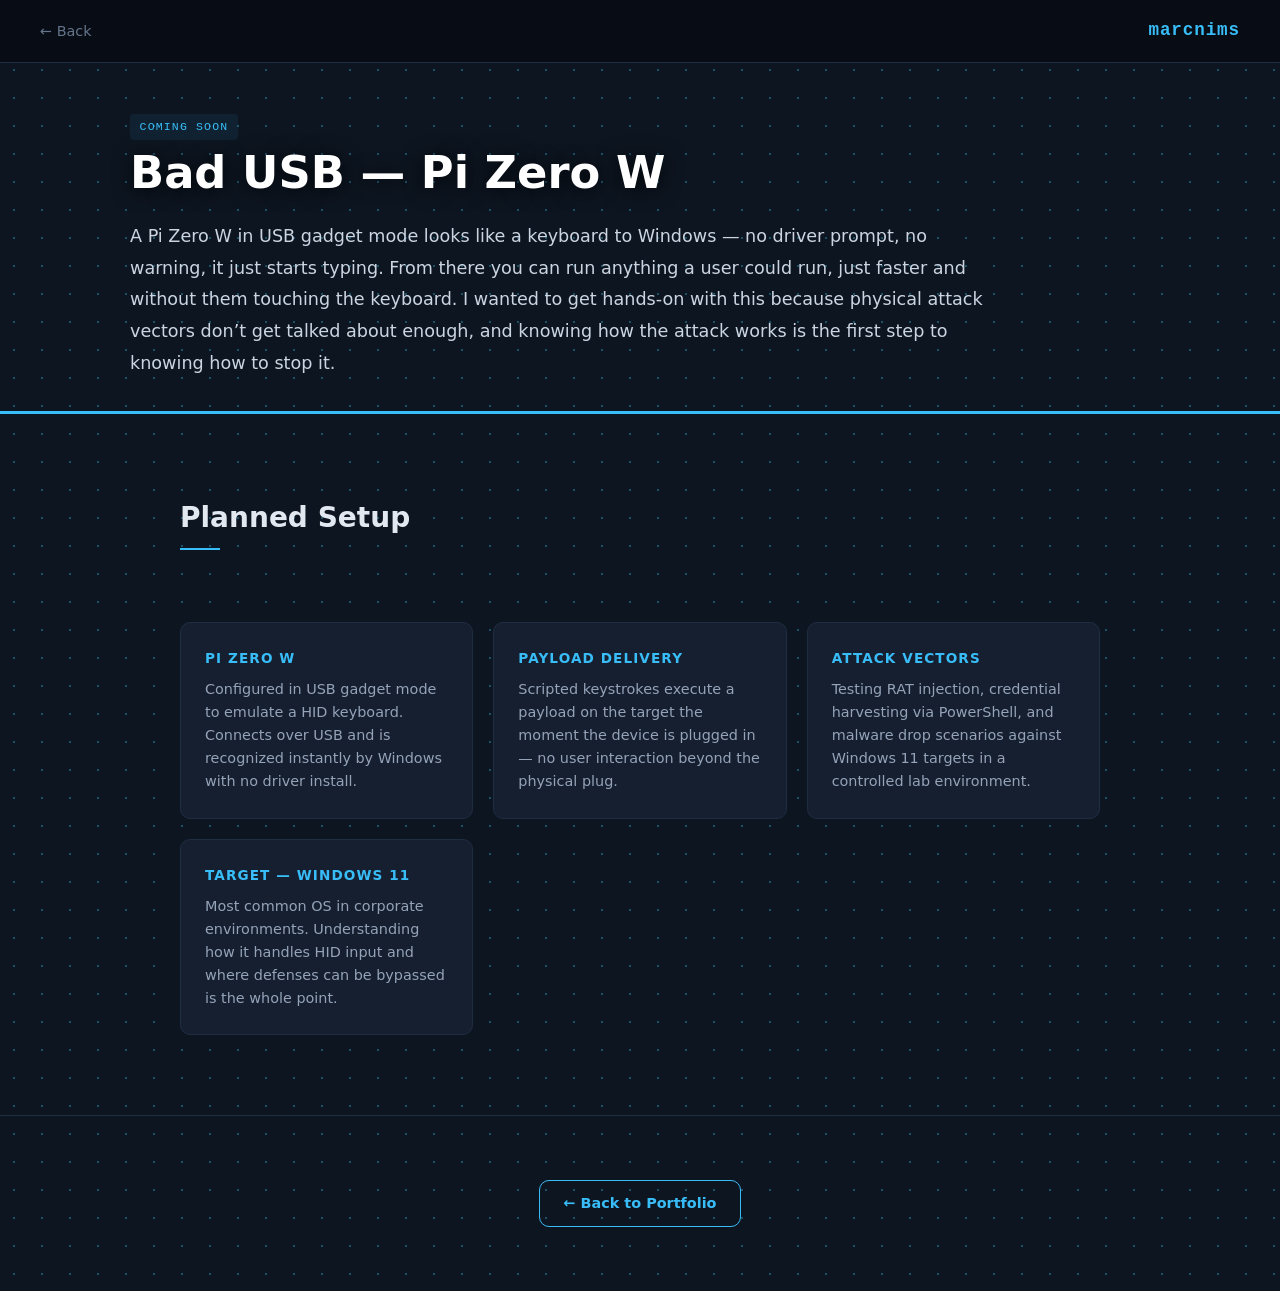
==== badusb.html @ f0cc7788 "Add new project pages and content updates - Add Bad USB (Pi Zero W) and Leave-Behind Pi project page" ====
<!DOCTYPE html>
<html lang="en">
<head>
  <meta charset="UTF-8" />
  <meta name="viewport" content="width=device-width, initial-scale=1.0" />
  <title>Bad USB - Marc Nims</title>
  <link rel="stylesheet" href="style.css" />
  <link rel="stylesheet" href="project.css" />
</head>
<body class="page-project">

  <nav>
    <a href="index.html#projects" class="nav-back">&#8592; Back</a>
    <span class="nav-logo">marcnims</span>
  </nav>

  <section class="project-header">
    <div class="container">
      <span class="card-tag">Coming Soon</span>
      <h1>Bad USB &mdash; Pi Zero W</h1>
      <p class="project-body">
        A Pi Zero W in USB gadget mode looks like a
        keyboard to Windows &mdash; no driver prompt, no warning, it just starts typing. From there you can
        run anything a user could run, just faster and without them touching the keyboard. I wanted to get
        hands-on with this because physical attack vectors don&rsquo;t get talked about enough, and knowing
        how the attack works is the first step to knowing how to stop it.
      </p>
    </div>
  </section>

  <section class="project-section alt">
    <div class="container">
      <h2 class="section-title">Planned Setup</h2>
      <div class="project-grid">
        <div class="project-detail-card">
          <h4>Pi Zero W</h4>
          <p>Configured in USB gadget mode to emulate a HID keyboard. Connects over USB and is recognized instantly by Windows with no driver install.</p>
        </div>
        <div class="project-detail-card">
          <h4>Payload Delivery</h4>
          <p>Scripted keystrokes execute a payload on the target the moment the device is plugged in &mdash; no user interaction beyond the physical plug.</p>
        </div>
        <div class="project-detail-card">
          <h4>Attack Vectors</h4>
          <p>Testing RAT injection, credential harvesting via PowerShell, and malware drop scenarios against Windows 11 targets in a controlled lab environment.</p>
        </div>
        <div class="project-detail-card">
          <h4>Target &mdash; Windows 11</h4>
          <p>Most common OS in corporate environments. Understanding how it handles HID input and where defenses can be bypassed is the whole point.</p>
        </div>
      </div>
    </div>
  </section>

  <div class="project-footer">
    <a href="index.html#projects" class="btn btn-outline">&#8592; Back to Portfolio</a>
  </div>

</body>
</html>
---- style.css ----
*, *::before, *::after { box-sizing: border-box; margin: 0; padding: 0; }

:root {
  --bg:        #080d14;
  --surface:   #0f1623;
  --surface2:  #161f30;
  --border:    #1e2d42;
  --accent:    #38bdf8;
  --accent2:   #818cf8;
  --text:      #e2e8f0;
  --muted:     #64748b;
  --radius:    10px;
}

html { scroll-behavior: smooth; overflow-x: hidden; }
body { overflow-x: hidden; }

body {
  background: var(--bg);
  color: var(--text);
  font-family: 'Segoe UI', system-ui, -apple-system, sans-serif;
  font-size: 16px;
  line-height: 1.7;
}

/* ── Nav ── */
nav {
  position: sticky;
  top: 0;
  z-index: 100;
  display: flex;
  align-items: center;
  justify-content: space-between;
  padding: 1rem 2.5rem;
  background: rgba(8, 13, 20, 0.85);
  backdrop-filter: blur(12px);
  border-bottom: 1px solid var(--border);
}

.nav-logo {
  font-family: 'Courier New', monospace;
  font-size: 1.1rem;
  color: var(--accent);
  font-weight: 700;
  letter-spacing: 0.05em;
}

nav ul {
  list-style: none;
  display: flex;
  gap: 2rem;
}

nav a {
  color: var(--muted);
  text-decoration: none;
  font-size: 0.9rem;
  transition: color 0.2s;
}

nav a:hover { color: var(--text); }

/* ── Hero ── */
#hero {
  position: relative;
  min-height: 100vh;
  display: flex;
  align-items: center;
  padding: 4rem 2.5rem;
  overflow: hidden;
  background: url('Pictures/hero.jpg') center/cover no-repeat;
}

.hero-bg {
  position: absolute;
  inset: 0;
  background:
    radial-gradient(ellipse 60% 50% at 70% 40%, rgba(56,189,248,0.08) 0%, transparent 70%),
    radial-gradient(ellipse 40% 40% at 20% 70%, rgba(129,140,248,0.06) 0%, transparent 70%);
  pointer-events: none;
}

.hero-content {
  position: relative;
  max-width: 680px;
  background: rgba(8, 13, 20, 0.72);
  backdrop-filter: blur(6px);
  -webkit-backdrop-filter: blur(6px);
  border: 1px solid rgba(56, 189, 248, 0.15);
  border-radius: 14px;
  padding: 2.5rem 3rem;
}

.hero-pre {
  color: #38bdf8;
  font-family: 'Courier New', monospace;
  font-size: 1.2rem;
  margin-bottom: 0.5rem;
  text-shadow: 0 1px 10px rgba(0,0,0,0.9);
}

h1 {
  font-size: clamp(3.5rem, 7vw, 6.5rem);
  font-weight: 800;
  line-height: 1.1;
  color: #ffffff;
  text-shadow: 0 2px 20px rgba(0,0,0,0.8);
  margin-bottom: 0.75rem;
}

.hero-title {
  font-family: 'Courier New', monospace;
  font-size: 1.5rem;
  color: #38bdf8;
  margin-bottom: 1.5rem;
  min-height: 1.8rem;
  text-shadow: 0 1px 10px rgba(0,0,0,0.9);
}

.cursor {
  animation: blink 1s step-end infinite;
  color: var(--accent);
}

@keyframes blink { 50% { opacity: 0; } }

.hero-desc {
  color: #ffffff;
  font-size: 1.25rem;
  max-width: 560px;
  margin-bottom: 2rem;
  text-shadow: 0 1px 8px rgba(0,0,0,0.9);
}

.hero-cta { display: flex; gap: 1rem; flex-wrap: wrap; }

/* ── Buttons ── */
.btn {
  display: inline-block;
  padding: 0.65rem 1.5rem;
  border-radius: var(--radius);
  font-size: 0.9rem;
  font-weight: 600;
  text-decoration: none;
  transition: all 0.2s;
  cursor: pointer;
}

.btn-primary {
  background: var(--accent);
  color: #000;
}

.btn-primary:hover {
  background: #7dd3fc;
  transform: translateY(-1px);
}

.btn-outline {
  border: 1px solid #38bdf8;
  color: #38bdf8;
  background: transparent;
}

.btn-outline:hover {
  border-color: var(--accent);
  color: var(--accent);
  transform: translateY(-1px);
}

/* ── Sections ── */
section { padding: 6rem 0; }

.container {
  max-width: 1000px;
  margin: 0 auto;
  padding: 0 2.5rem;
}

.section-title {
  font-size: 1.75rem;
  font-weight: 700;
  margin-bottom: 2.5rem;
  position: relative;
  display: inline-block;
}

.section-title::after {
  content: '';
  display: block;
  height: 2px;
  width: 40px;
  background: var(--accent);
  margin-top: 0.4rem;
}

/* ── About ── */
#about {
  min-height: 100vh;
  display: flex;
  align-items: center;
  background:
    linear-gradient(rgba(15, 22, 35, 0.1), rgba(15, 22, 35, 0.1)),
    url('Pictures/about1.jpg') center/cover no-repeat;
}

#about .container {
  max-width: 1400px;
}

.about-grid {
  display: grid;
  grid-template-columns: 1fr auto;
  gap: 4rem;
  align-items: start;
  background: rgba(8, 13, 20, 0.65);
  border: 1px solid rgba(56, 189, 248, 0.12);
  border-radius: 14px;
  padding: 3.5rem 4rem;
}

.about-text p { color: #f1f5f9; font-size: 1.25rem; margin-bottom: 1.25rem; }

.about-who {
  font-size: 1.5rem !important;
  font-weight: 700;
  color: #ffffff !important;
}


.about-creds {
  margin-top: 3rem !important;
  font-size: 1.15rem !important;
  color: #94a3b8 !important;
}

.cred-badge {
  font-size: 0.72rem;
  background: rgba(56, 189, 248, 0.12);
  color: var(--accent);
  border: 1px solid rgba(56, 189, 248, 0.3);
  border-radius: 20px;
  padding: 0.1rem 0.5rem;
  vertical-align: middle;
}

.about-list {
  list-style: none;
  display: flex;
  flex-direction: column;
  gap: 0.85rem;
}

.about-list li {
  color: #f1f5f9;
  font-size: 1.25rem;
  padding-left: 1.25rem;
  position: relative;
  line-height: 1.7;
}

.about-list li::before {
  content: '\203A';
  position: absolute;
  left: 0;
  color: var(--accent);
  font-size: 1.1rem;
}

.about-stats {
  display: flex;
  flex-direction: column;
  gap: 1.5rem;
  min-width: 160px;
  margin-top: 3rem;
}

.stat {
  display: flex;
  flex-direction: column;
  border-left: 2px solid var(--accent);
  padding-left: 1rem;
}

.stat-num {
  font-size: 2.2rem;
  font-weight: 800;
  color: var(--accent);
  line-height: 1;
}

.stat-label {
  font-size: 1rem;
  color: #e2e8f0;
  margin-top: 0.2rem;
}

/* ── Projects ── */
#projects {
  background:
    linear-gradient(rgba(8, 13, 20, 0.05), rgba(8, 13, 20, 0.05)),
    url('Pictures/projects1.jpg') center/cover no-repeat;
}

.projects-grid {
  display: grid;
  grid-template-columns: repeat(auto-fill, minmax(280px, 1fr));
  gap: 1.5rem;
}

.card {
  position: relative;
  background: var(--surface);
  border: 1px solid var(--border);
  border-radius: var(--radius);
  padding: 1.75rem;
  transition: border-color 0.2s, transform 0.2s;
  display: flex;
  flex-direction: column;
  gap: 0.75rem;
  overflow: hidden;
  text-decoration: none;
  color: inherit;
  cursor: pointer;
}

.card:hover {
  border-color: var(--accent);
  transform: translateY(-3px);
}

.card-coming {
  opacity: 0.75;
}


.card-tag {
  font-family: 'Courier New', monospace;
  font-size: 0.72rem;
  color: var(--accent);
  text-transform: uppercase;
  letter-spacing: 0.1em;
  background: rgba(56,189,248,0.08);
  display: inline-block;
  padding: 0.2rem 0.6rem;
  border-radius: 4px;
  width: fit-content;
}

.card h3 {
  font-size: 1.1rem;
  font-weight: 700;
  color: var(--text);
}

.card p { font-size: 0.9rem; color: #cbd5e1; }

.card-details {
  list-style: none;
  display: flex;
  flex-direction: column;
  gap: 0.3rem;
  margin-top: 0.25rem;
}

.card-details li {
  font-size: 0.83rem;
  color: #cbd5e1;
  padding-left: 1rem;
  position: relative;
}

.card-details li::before {
  content: '\203A';
  position: absolute;
  left: 0;
  color: var(--accent);
}

.card-link {
  font-size: 0.85rem;
  color: var(--accent);
  text-decoration: none;
  margin-top: auto;
  padding-top: 0.5rem;
  transition: color 0.2s;
}

.card-link:hover { color: #7dd3fc; }

/* ── Skills ── */
#skills {
  background:
    linear-gradient(rgba(15, 22, 35, 0.35), rgba(15, 22, 35, 0.35)),
    url('Pictures/shahadat-rahman-BfrQnKBulYQ-unsplash.jpg') center/cover no-repeat;
}

.skills-groups {
  display: grid;
  grid-template-columns: repeat(auto-fill, minmax(240px, 1fr));
  gap: 2rem;
}

.skills-group h4 {
  font-size: 0.8rem;
  text-transform: uppercase;
  letter-spacing: 0.1em;
  color: var(--accent2);
  margin-bottom: 0.75rem;
}

.tags {
  display: flex;
  flex-wrap: wrap;
  gap: 0.5rem;
}

.tags span {
  font-size: 0.82rem;
  color: var(--text);
  background: var(--surface2);
  border: 1px solid var(--border);
  padding: 0.3rem 0.75rem;
  border-radius: 20px;
  transition: border-color 0.2s, color 0.2s;
}

.tags span:hover {
  border-color: var(--accent);
  color: var(--accent);
}

/* ── Contact ── */
#contact {
  background:
    linear-gradient(rgba(8, 13, 20, 0.05), rgba(8, 13, 20, 0.05)),
    url('Pictures/getintouch1.jpg') center/cover no-repeat;
}

.contact-inner {
  text-align: center;
  display: flex;
  flex-direction: column;
  align-items: center;
  gap: 2.5rem;
  background: rgba(8, 13, 20, 0.72);
  border: 1px solid rgba(56, 189, 248, 0.12);
  border-radius: 14px;
  padding: 4rem;
  backdrop-filter: blur(6px);
  -webkit-backdrop-filter: blur(6px);
}

.contact-lead {
  color: #f1f5f9;
  font-size: 1.15rem;
  max-width: 580px;
  line-height: 1.7;
}

.contact-roles {
  display: grid;
  grid-template-columns: repeat(auto-fit, minmax(200px, 1fr));
  gap: 1.25rem;
  width: 100%;
  max-width: 860px;
}

.contact-role {
  background: rgba(8, 13, 20, 0.35);
  border: 1px solid rgba(56, 189, 248, 0.2);
  border-radius: var(--radius);
  padding: 1.5rem 1.25rem;
  backdrop-filter: blur(4px);
  transition: border-color 0.2s, transform 0.2s;
}

.contact-role:hover {
  border-color: var(--accent);
  transform: translateY(-2px);
}

.role-icon {
  font-size: 1.6rem;
  display: block;
  margin-bottom: 0.6rem;
}

.contact-role h4 {
  font-size: 1rem;
  font-weight: 700;
  color: #38bdf8;
  margin-bottom: 0.4rem;
}

.contact-role p {
  font-size: 0.88rem;
  color: #e2e8f0;
  line-height: 1.5;
}

.contact-links { display: flex; gap: 1rem; flex-wrap: wrap; justify-content: center; }

/* ── Footer ── */
footer {
  border-top: 1px solid var(--border);
  padding: 2rem;
  text-align: center;
  color: var(--muted);
  font-size: 0.85rem;
}

.photo-credit {
  margin-top: 0.5rem;
  font-size: 0.75rem;
  color: var(--muted);
}

.photo-credit a {
  color: var(--muted);
  text-decoration: underline;
}

.photo-credit a:hover {
  color: var(--accent);
}

/* ── Responsive ── */
@media (max-width: 700px) {
  nav ul { gap: 1.2rem; }
  .about-grid { grid-template-columns: 1fr; gap: 2rem; }
  .about-stats { flex-direction: row; flex-wrap: wrap; }
}

@media (max-width: 480px) {
  nav { padding: 1rem 1.25rem; }
  #hero { padding: 3rem 1.25rem; }
  .container { padding: 0 1.25rem; }
  nav ul { gap: 1rem; }
}
---- project.css ----
.nav-back {
  color: var(--muted);
  text-decoration: none;
  font-size: 0.9rem;
  transition: color 0.2s;
}

.nav-back:hover { color: var(--accent); }

/* ── Dot grid background ── */
body.page-project {
  background-color: #0d1520;
  background-image: radial-gradient(circle, rgba(56,189,248,0.35) 1px, transparent 1px);
  background-size: 28px 28px;
}

body.page-project .project-section.alt {
  background: transparent;
}

body.page-project nav {
  background: rgba(8,13,20,0.9);
}

/* ── Project Header ── */
.project-header {
  padding: 3rem 0 2rem;
  border-bottom: 3px solid var(--accent);
}

.project-header .container {
  max-width: 1100px;
}

.project-header h1 {
  font-size: clamp(1.8rem, 4vw, 2.8rem);
  color: #ffffff;
  margin: 0.5rem 0 1.5rem;
  text-align: left;
}

.project-header .card-tag {
  display: inline-block;
}

.project-header .project-body {
  margin-top: 0;
  max-width: 860px;
  text-align: left;
}

/* ── Project Sections ── */
.project-section {
  padding: 5rem 0;
}

.project-section.alt {
  background: var(--surface);
}

.project-body {
  font-size: 1.1rem;
  color: #cbd5e1;
  line-height: 1.8;
  max-width: 760px;
}

/* ── Detail Cards ── */
.project-grid {
  display: grid;
  grid-template-columns: repeat(auto-fill, minmax(220px, 1fr));
  gap: 1.25rem;
  margin-top: 2rem;
}

.project-detail-card {
  background: var(--surface2);
  border: 1px solid var(--border);
  border-radius: var(--radius);
  padding: 1.5rem;
  transition: border-color 0.2s;
}

.project-detail-card:hover {
  border-color: var(--accent);
}

.project-detail-card h4 {
  font-size: 0.85rem;
  text-transform: uppercase;
  letter-spacing: 0.08em;
  color: var(--accent);
  margin-bottom: 0.5rem;
}

.project-detail-card p {
  font-size: 0.9rem;
  color: #94a3b8;
  line-height: 1.6;
}

/* ── Hardware Layout ── */
.hardware-layout {
  display: grid;
  grid-template-columns: 550px 1fr;
  gap: 2.5rem;
  align-items: start;
  margin-top: 2rem;
}

.hardware-img {
  width: 100%;
  border-radius: 12px;
  border: 1px solid var(--border);
  box-shadow: 0 8px 40px rgba(0,0,0,0.6);
  position: sticky;
  top: 5rem;
}

@media (max-width: 800px) {
  .hardware-layout {
    grid-template-columns: 1fr;
  }
  .hardware-img {
    position: static;
    max-width: 400px;
  }
}

/* ── Pine Photos ── */
.pine-photos {
  display: flex;
  flex-direction: column;
  gap: 1rem;
  position: sticky;
  top: 5rem;
}



/* ── Antenna Grid ── */

.antenna-grid {
  display: flex;
  flex-direction: row;
  gap: 1.5rem;
  margin-top: 2rem;
}

.antenna-card {
  background: var(--surface2);
  border: 1px solid var(--border);
  border-radius: var(--radius);
  overflow: hidden;
  transition: border-color 0.2s;
  flex: 1;
  text-align: center;
}

.antenna-card:hover {
  border-color: var(--accent);
}

.antenna-img {
  width: 100%;
  height: 200px;
  object-fit: contain;
  background: var(--bg);
  display: block;
  padding: 0.5rem;
}

.antenna-card h4 {
  font-size: 0.8rem;
  text-transform: uppercase;
  letter-spacing: 0.08em;
  color: var(--accent);
  padding: 0.6rem 0.75rem 0.3rem;
}

.antenna-card p {
  font-size: 0.8rem;
  color: #94a3b8;
  line-height: 1.5;
  padding: 0 0.75rem 0.75rem;
}

/* ── Footer ── */
.project-footer {
  padding: 4rem 2.5rem;
  display: flex;
  justify-content: center;
  border-top: 1px solid var(--border);
}
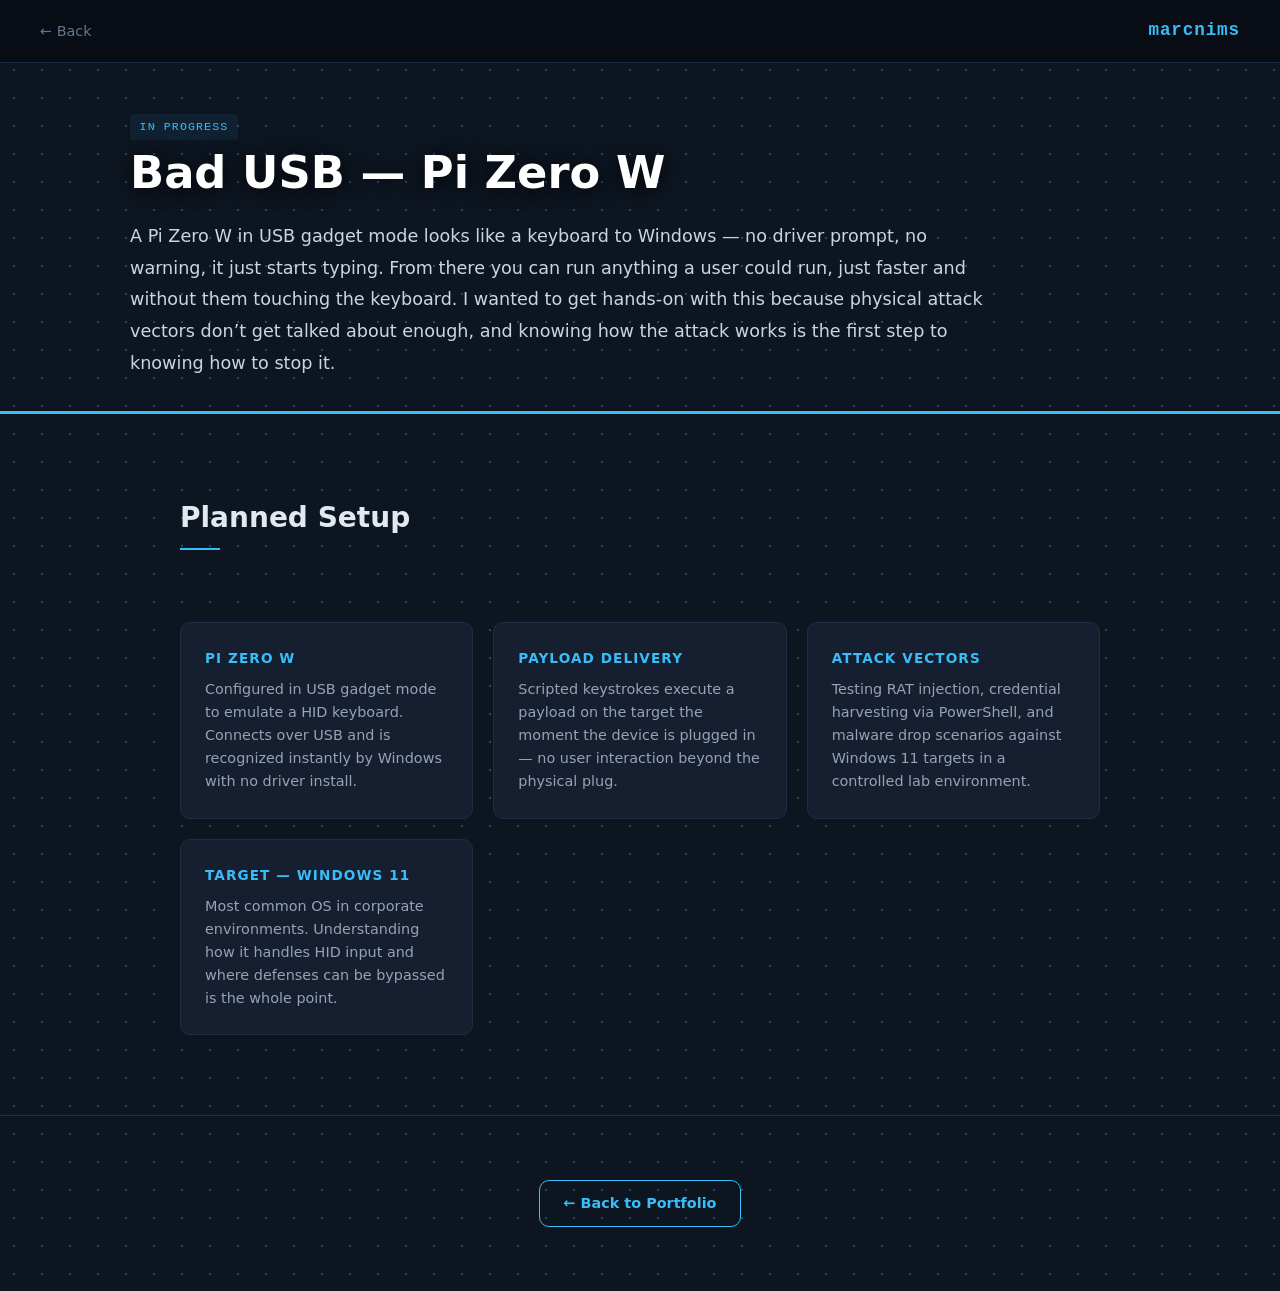
==== commit ec1163e5: "Polish site for recruiter audience and update services - Remove CTF references; replace with profess" ====
--- a/badusb.html
+++ b/badusb.html
@@ -16,7 +16,7 @@
 
   <section class="project-header">
     <div class="container">
-      <span class="card-tag">Coming Soon</span>
+      <span class="card-tag">In Progress</span>
       <h1>Bad USB &mdash; Pi Zero W</h1>
       <p class="project-body">
         A Pi Zero W in USB gadget mode looks like a
